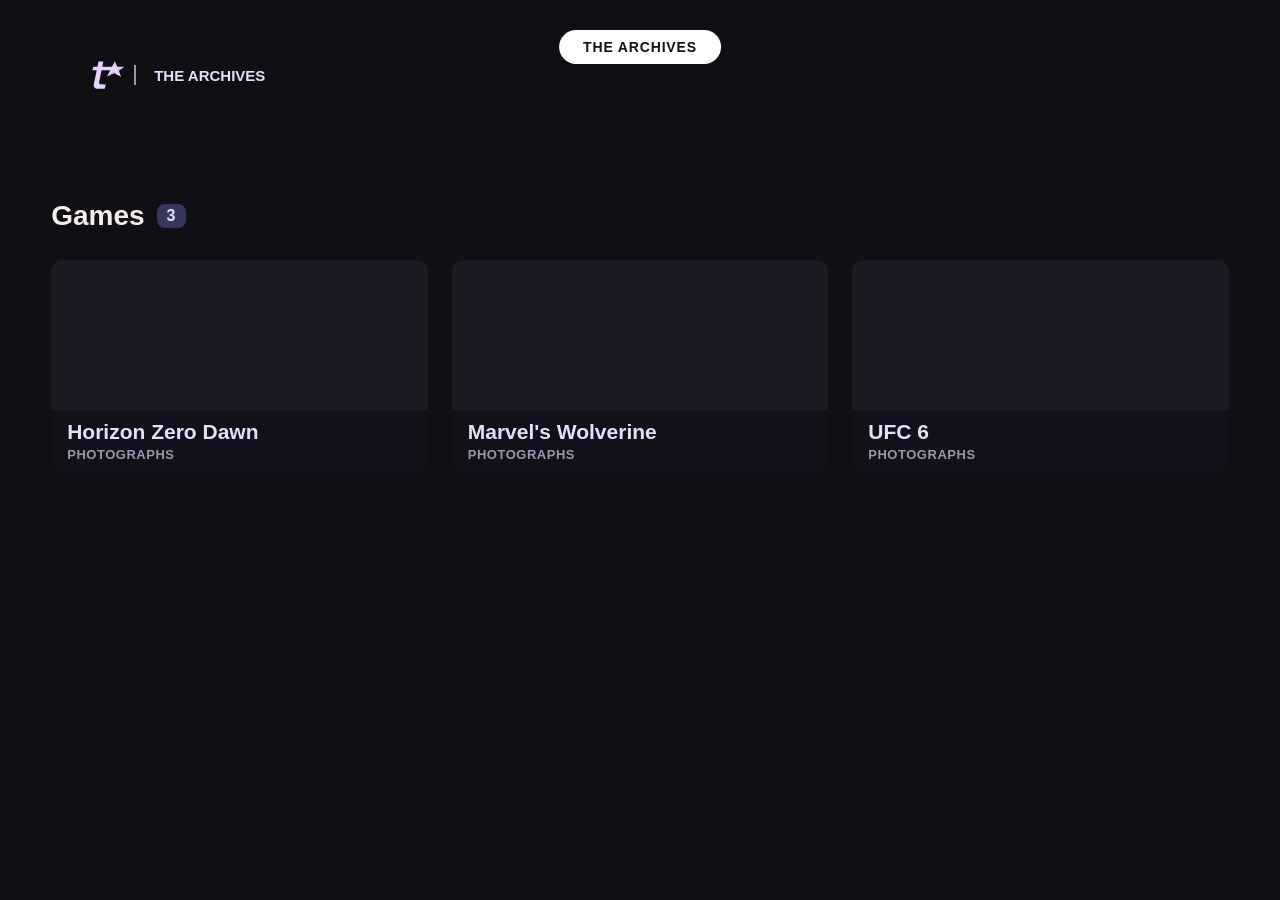
==== THEARCHIVES/index.html @ 4d06d88c "Add files via upload" ====
<!DOCTYPE html>
<html lang="en">
<head>
  <meta charset="UTF-8">
  <meta name="viewport" content="width=device-width, initial-scale=1.0">
  <meta name="theme-color" content="#101014">

  <title>THE ARCHIVES | TRACKSTAR GALLERY</title>

  <link rel="stylesheet" href="style.css">
  <script src="script.js" defer></script>
</head>

<body>

  <!-- Archives header -->
  <header class="archives-header">

    <a href="../" class="archives-logo" aria-label="Return to homepage">
     <img src="../trackstar-nonhollow.svg" alt="Trackstar">
     <span class="archives-logo-flashlight"></span>
    </a>

    <span class="archives-divider"></span>

    <span class="archives-title">THE ARCHIVES</span>

  </header>

  <!-- Archives page selector -->
  <nav class="archives-selector">
    <span class="archives-selector-active">THE ARCHIVES</span>
  </nav>

  <!-- Game collection -->
<section class="archives-games">

  <div class="archives-section-heading">
    <h2>Games</h2>
    <span>3</span>
  </div>

  <div class="archives-game-grid">

    <a href="#" class="archives-game-card">
      <div class="archives-game-image">
        <!-- Horizon Zero Dawn screenshot goes here -->
      </div>
      <div class="archives-game-info">
        <h3>Horizon Zero Dawn</h3>
        <span>PHOTOGRAPHS</span>
      </div>
    </a>

    <a href="#" class="archives-game-card">
      <div class="archives-game-image">
        <!-- Wolverine screenshot goes here -->
      </div>
      <div class="archives-game-info">
        <h3>Marvel's Wolverine</h3>
        <span>PHOTOGRAPHS</span>
      </div>
    </a>

    <a href="#" class="archives-game-card">
      <div class="archives-game-image">
        <!-- UFC 6 screenshot goes here -->
      </div>
      <div class="archives-game-info">
        <h3>UFC 6</h3>
        <span>PHOTOGRAPHS</span>
      </div>
    </a>

  </div>

</section>

</body>
</html>
---- THEARCHIVES/style.css ----
/* ---------- ARCHIVES FOUNDATION ---------- */

:root {
  color-scheme: dark;
  --color-background: #101014;
  --color-text: #f4f0e9;
  --color-muted: #aaa5b5;
  --color-accent: #c6b4ff;
  --page-padding: clamp(20px, 4vw, 64px);
  --transition-smooth: 350ms ease;
}

html,
body {
  margin: 0;
  min-height: 100%;
  background: var(--color-background);
  color: var(--color-text);
  font-family: "Barlow Condensed", sans-serif;
}

::selection {
  background: var(--color-accent);
  color: var(--color-background);
}

/* ---------- ARCHIVES HEADER ---------- */

.archives-header {
  display: flex;
  align-items: center;
  gap: 18px;
  padding: 0px var(--page-padding);
  min-height: 150px;
}

.archives-logo img {
  transform: translateX(25px);
  display: block;
  width: 65px;
  height: 65px;
  object-fit: contain;
  filter: brightness(0) saturate(100%) invert(82%) sepia(13%) saturate(1044%) hue-rotate(211deg) brightness(103%) contrast(101%);
}

.archives-logo {
  position: relative;
  display: inline-flex;
  align-items: center;
  justify-content: center;
}

.archives-logo-flashlight {
  position: absolute;
  top: 50%;
  left: calc(50% + 25px);
  width: 240px;
  height: 240px;
  transform: translate(-50%, -50%);
  pointer-events: none;

  background: radial-gradient(
    ellipse 65px 65px at center,
    rgba(220, 210, 255, 0.18) 0%,
    rgba(190, 175, 255, 0.09) 35%,
    rgba(155, 140, 225, 0.03) 65%,
    transparent 100%
  );

  opacity: 0;
  transition: opacity 350ms ease;
}

.archives-divider {
  width: 2px;
  height: 20px;
  flex-shrink: 0;
  background: rgba(230, 222, 252, 0.65);
}

.archives-title {
  color: #e6defc;
  font-family: "Barlow Condensed", sans-serif;
  font-size: 15px;
  font-weight: 700;
}



/* ---------- ARCHIVES SELECTOR ---------- */

.archives-selector {
  position: absolute;
  top: 30px;
  left: 50%;
  transform: translateX(-50%);
  display: flex;
  align-items: center;
  justify-content: center;
  padding: 0;
  z-index: 10;
}

.archives-selector-active {
  display: inline-flex;
  align-items: center;
  justify-content: center;
  padding: 9px 24px;
  background: #fff;
  color: #101014;
  border-radius: 30px;
  font-size: 14px;
  font-weight: 700;
  letter-spacing: 0.06em;
}

/* ---------- GAMES SECTION ---------- */

.archives-games {
  padding: 50px var(--page-padding) 0;
}

.archives-section-heading {
  display: flex;
  align-items: center;
  gap: 12px;
  margin-bottom: 28px;
}

.archives-section-heading h2 {
  margin: 0;
  color: var(--color-text);
  font-size: 28px;
  font-weight: 700;
  letter-spacing: 0;
}

.archives-section-heading span {
  display: inline-flex;
  align-items: center;
  justify-content: center;
  padding: 3px 10px;

  color: #e6defc;
  background: #38365d;
  border: none;
  border-radius: 8px;

  font-family: "Barlow Condensed", sans-serif;
  font-size: 16px;
  font-weight: 700;
  letter-spacing: 0;
}

/* ---------- GAME CARDS ---------- */

.archives-game-card {
  position: relative;
  display: block;
  min-width: 0;
  aspect-ratio: 16 / 9;
  overflow: hidden;
  border-radius: 12px;
  color: inherit;
  text-decoration: none;
  background: #1b1a22;
}

.archives-game-image {
  position: absolute;
  inset: 0;
  background: #1b1a22;
}

.archives-game-info {
  position: absolute;
  bottom: 0;
  left: 0;
  width: 100%;
  min-height: 20%;
  box-sizing: border-box;
  display: flex;
  flex-direction: column;
  justify-content: center;
  gap: 3px;
  padding: 10px 16px;
  background: rgba(16, 16, 24, 0.85);
  color: #e6defc;
}

.archives-game-info h3 {
  margin: 0;
  font-family: "Barlow Condensed", sans-serif;
  font-size: 21px;
  font-weight: 800;
  letter-spacing: 0;
}

.archives-game-info span {
  color: rgba(230, 222, 252, 0.65);
  font-family: "Barlow Condensed", sans-serif;
  font-size: 13px;
  font-weight: 600;
  letter-spacing: 0.04em;
}

.archives-game-grid {
  display: grid;
  grid-template-columns: repeat(3, minmax(0, 1fr));
  gap: 24px;
  width: 100%;
}

.archives-game-card {
  width: 100%;
  min-width: 0;
  aspect-ratio: 16 / 9;
}
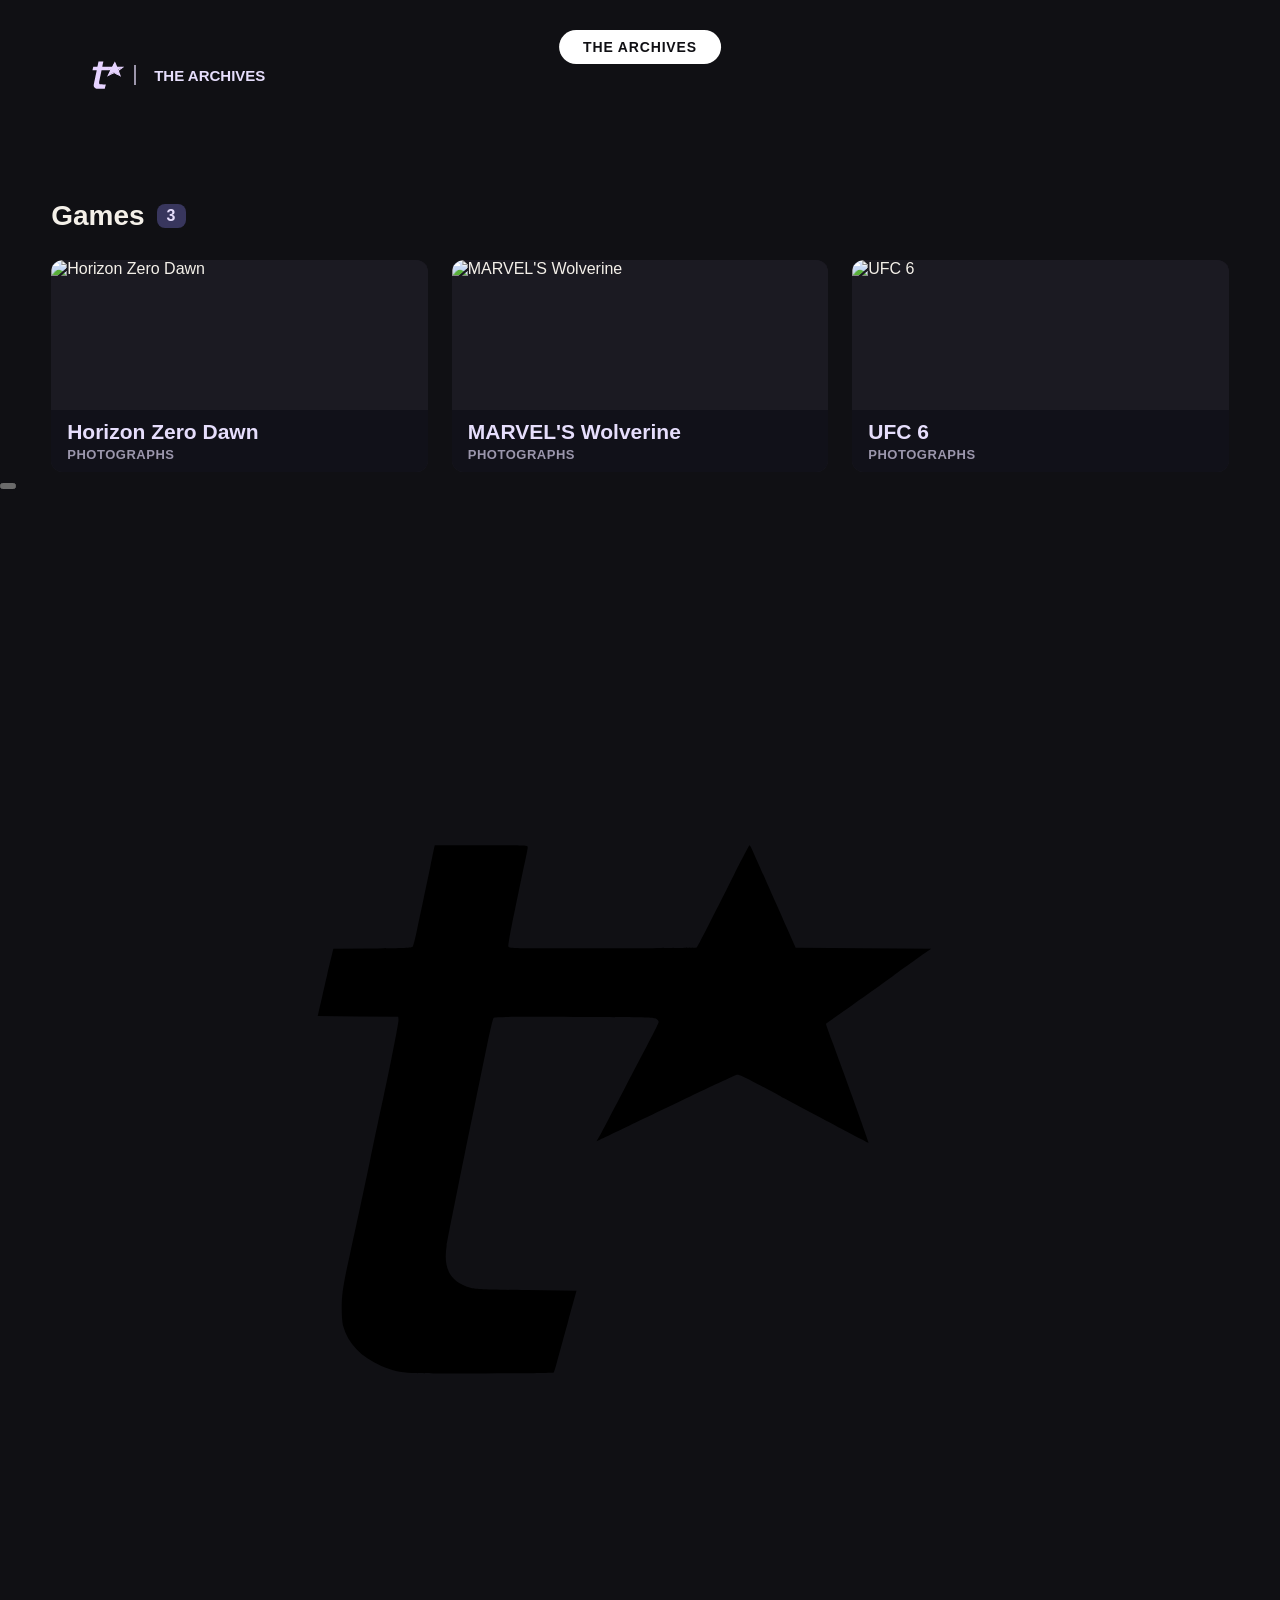
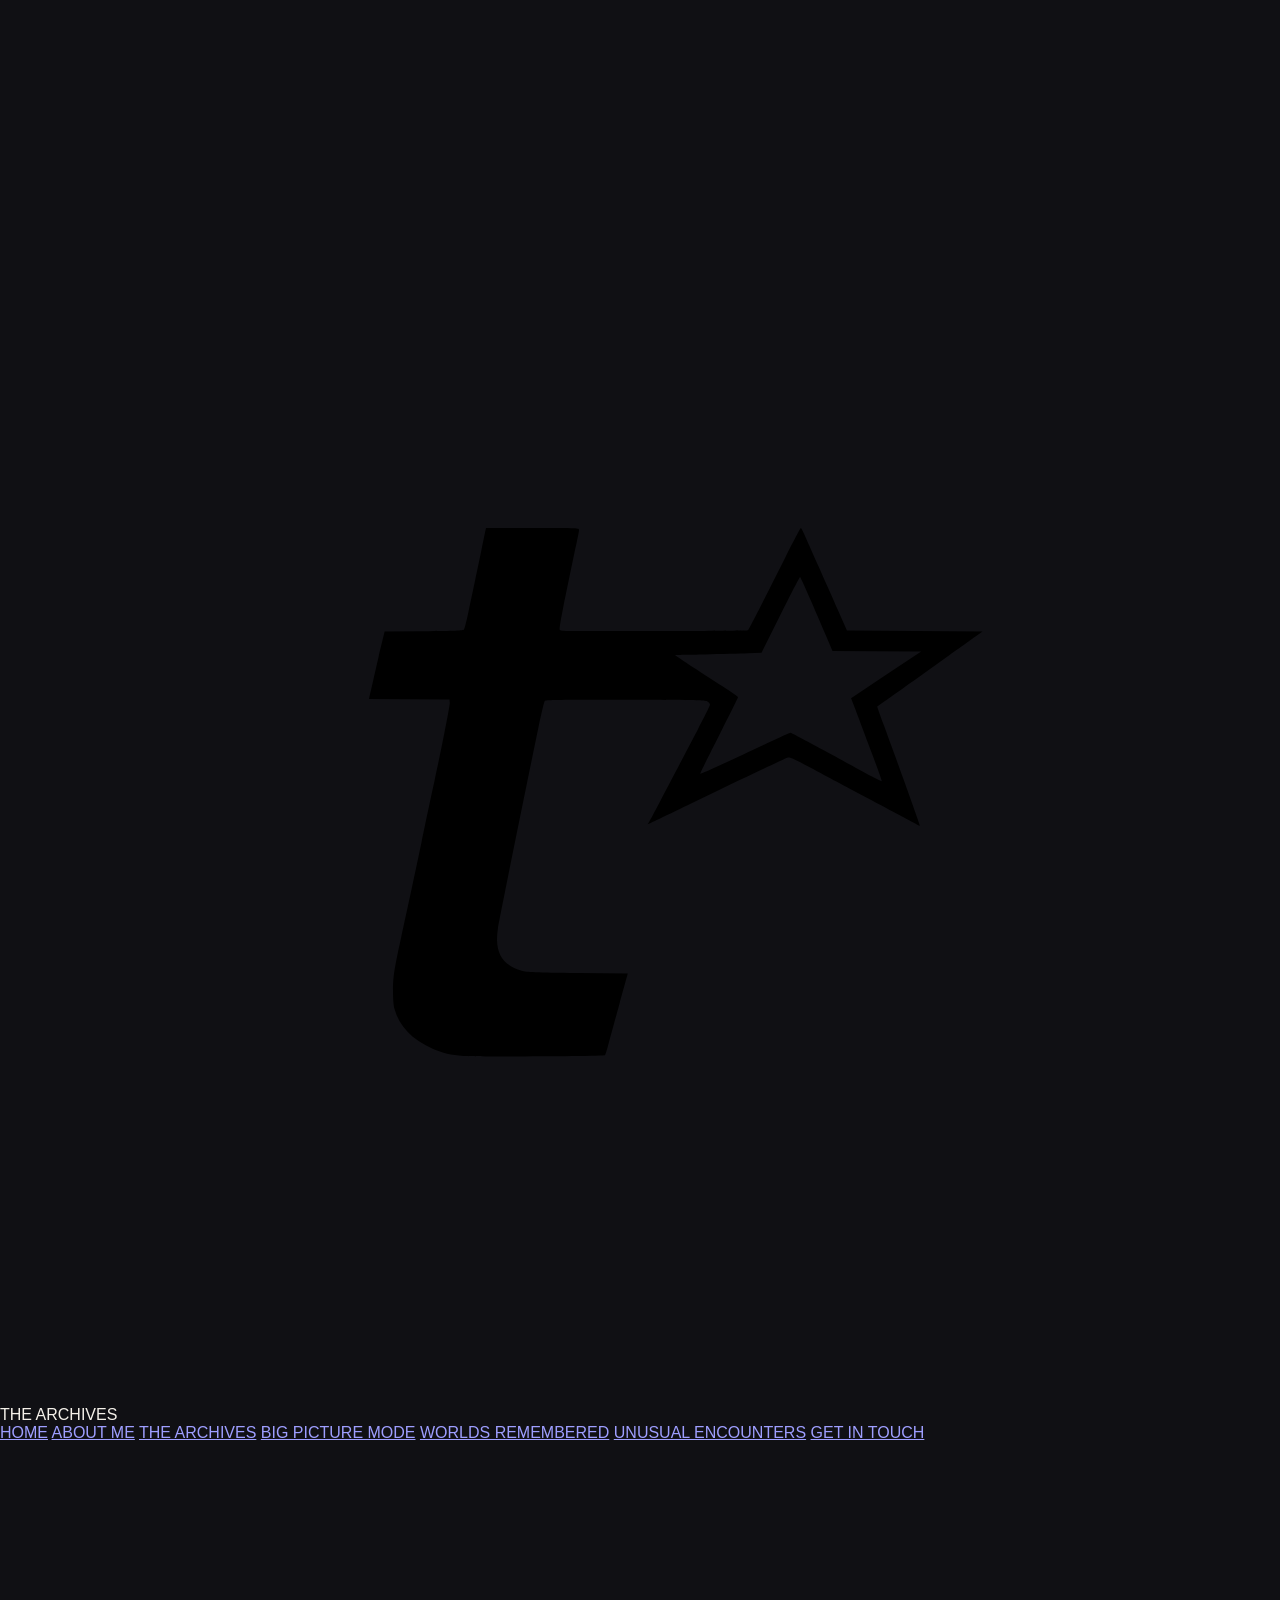
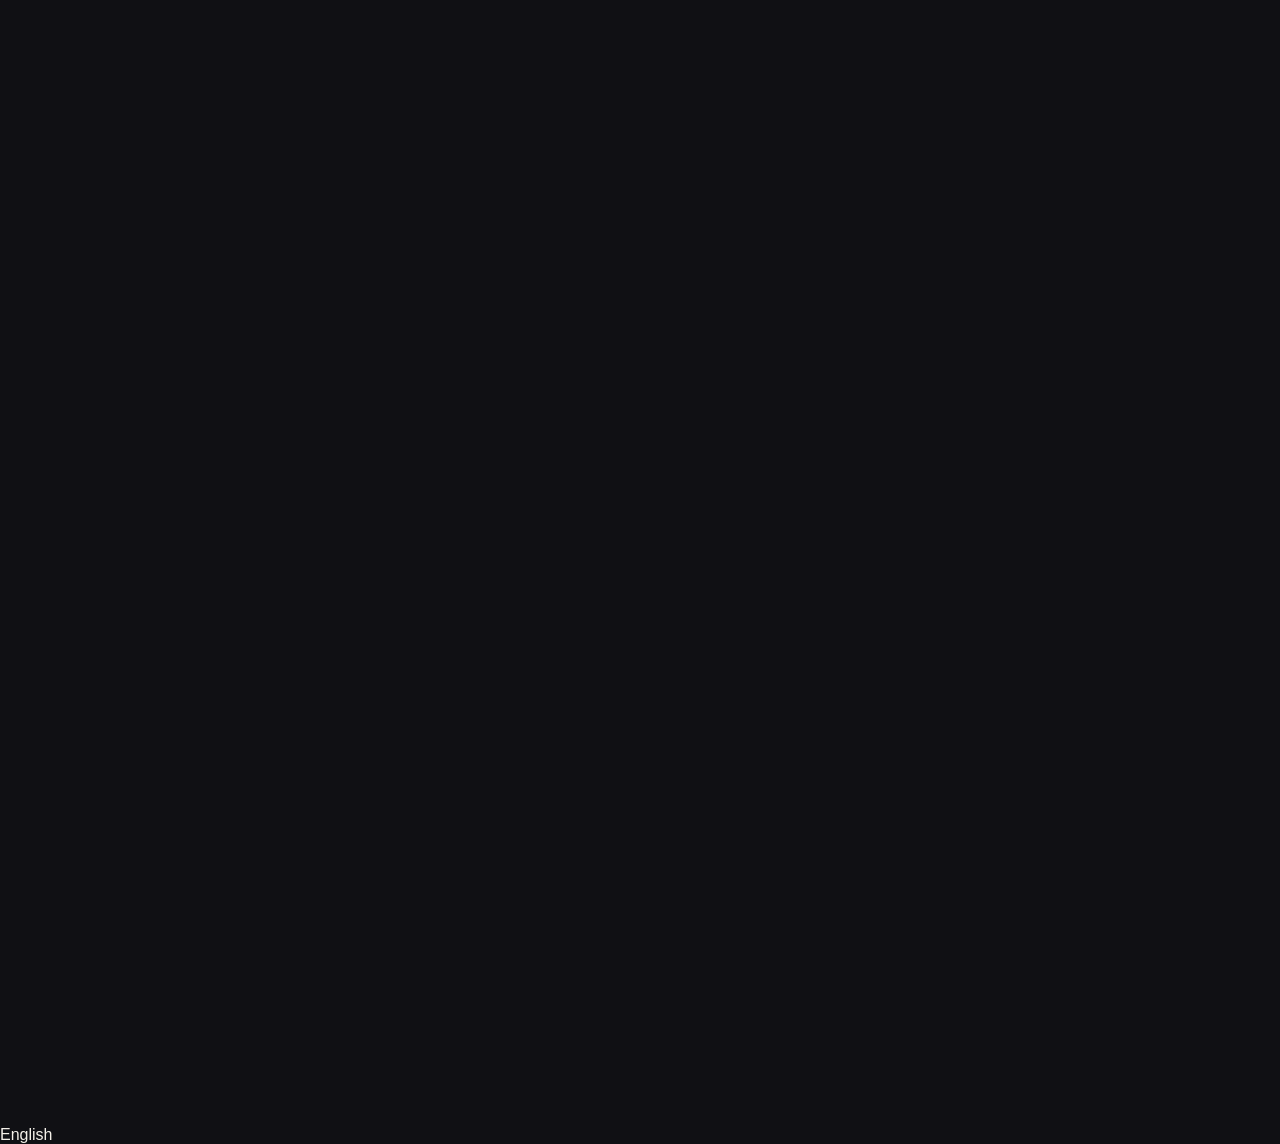
==== commit 15bf5b06: "qol and functional buttons (some)" ====
--- a/THEARCHIVES/index.html
+++ b/THEARCHIVES/index.html
@@ -12,6 +12,8 @@
 </head>
 
 <body>
+
+  <div class="archives-mouse-light"></div>
 
   <!-- Archives header -->
   <header class="archives-header">
@@ -44,7 +46,7 @@
 
     <a href="#" class="archives-game-card">
       <div class="archives-game-image">
-        <!-- Horizon Zero Dawn screenshot goes here -->
+        <img src="title-headers/HorizonHeader.jpg" alt="Horizon Zero Dawn">
       </div>
       <div class="archives-game-info">
         <h3>Horizon Zero Dawn</h3>
@@ -54,17 +56,17 @@
 
     <a href="#" class="archives-game-card">
       <div class="archives-game-image">
-        <!-- Wolverine screenshot goes here -->
+        <img src="title-headers/WolvHeader.webp" alt="MARVEL'S Wolverine">
       </div>
       <div class="archives-game-info">
-        <h3>Marvel's Wolverine</h3>
+        <h3>MARVEL'S Wolverine</h3>
         <span>PHOTOGRAPHS</span>
       </div>
     </a>
 
     <a href="#" class="archives-game-card">
       <div class="archives-game-image">
-        <!-- UFC 6 screenshot goes here -->
+        <img src="title-headers/ufcHeader.webp" alt="UFC 6">
       </div>
       <div class="archives-game-info">
         <h3>UFC 6</h3>
@@ -76,5 +78,82 @@
 
 </section>
 
+  <!-- Navigation button -->
+  <button
+    id="menu-toggle"
+    type="button"
+    aria-label="Open navigation menu"
+    aria-expanded="false"
+    aria-controls="navigation-overlay"
+  >
+    <span></span>
+    <span></span>
+    <span></span>
+  </button>
+
+  <!-- Split-screen navigation -->
+  <nav
+    id="navigation-overlay"
+    aria-label="Main navigation"
+    aria-hidden="true"
+    inert
+  >
+
+    <div id="flashlight" aria-hidden="true"></div>
+
+    <!-- Left side: background -->
+    <div class="navigation-image-panel" aria-hidden="true">
+      <img
+        class="navigation-image-logo"
+        src="../trackstar-nonhollow.svg"
+        alt=""
+      >
+    </div>
+
+    <!-- Right side: navigation content -->
+    <div class="navigation-panel">
+
+      <!-- Website identity -->
+      <div class="navigation-brand">
+        <div class="navigation-logo-flashlight"></div>
+
+        <a href="../" class="navigation-brand-logo" aria-label="Return to homepage">
+          <img src="../trackstar.svg" alt="Trackstar">
+        </a>
+
+        <span class="navigation-brand-divider"></span>
+        <span class="navigation-brand-name">THE ARCHIVES</span>
+      </div>
+
+      <!-- Scrollable navigation links -->
+      <div class="navigation-menu-scroll">
+        <div class="navigation-links">
+          <a href="../" data-page="home">HOME</a>
+          <a href="#about" data-page="about">ABOUT ME</a>
+          <a href="./" class="is-active" aria-current="page">THE ARCHIVES</a>
+          <a href="#bpmode" data-page="bpmode">BIG PICTURE MODE</a>
+          <a href="#worlds" data-page="worlds">WORLDS REMEMBERED</a>
+          <a href="#unusual" data-page="unusual">UNUSUAL ENCOUNTERS</a>
+          <a href="#git" data-page="git">GET IN TOUCH</a>
+        </div>
+      </div>
+
+      <!-- Language selector -->
+      <div class="navigation-footer">
+        <span class="language-globe" aria-hidden="true">
+          <svg viewBox="0 0 24 24" fill="none">
+            <circle cx="12" cy="12" r="9"></circle>
+            <path d="M3 12h18M12 3c2.5 2.5 3.5 5.5 3.5 9S14.5 18.5 12 21M12 3c-2.5 2.5-3.5 5.5-3.5 9S9.5 18.5 12 21"></path>
+          </svg>
+        </span>
+
+        <span class="language-name">English</span>
+        <span class="language-arrow" aria-hidden="true"></span>
+      </div>
+
+    </div>
+  </nav>
+
+
 </body>
-</html>+</html>
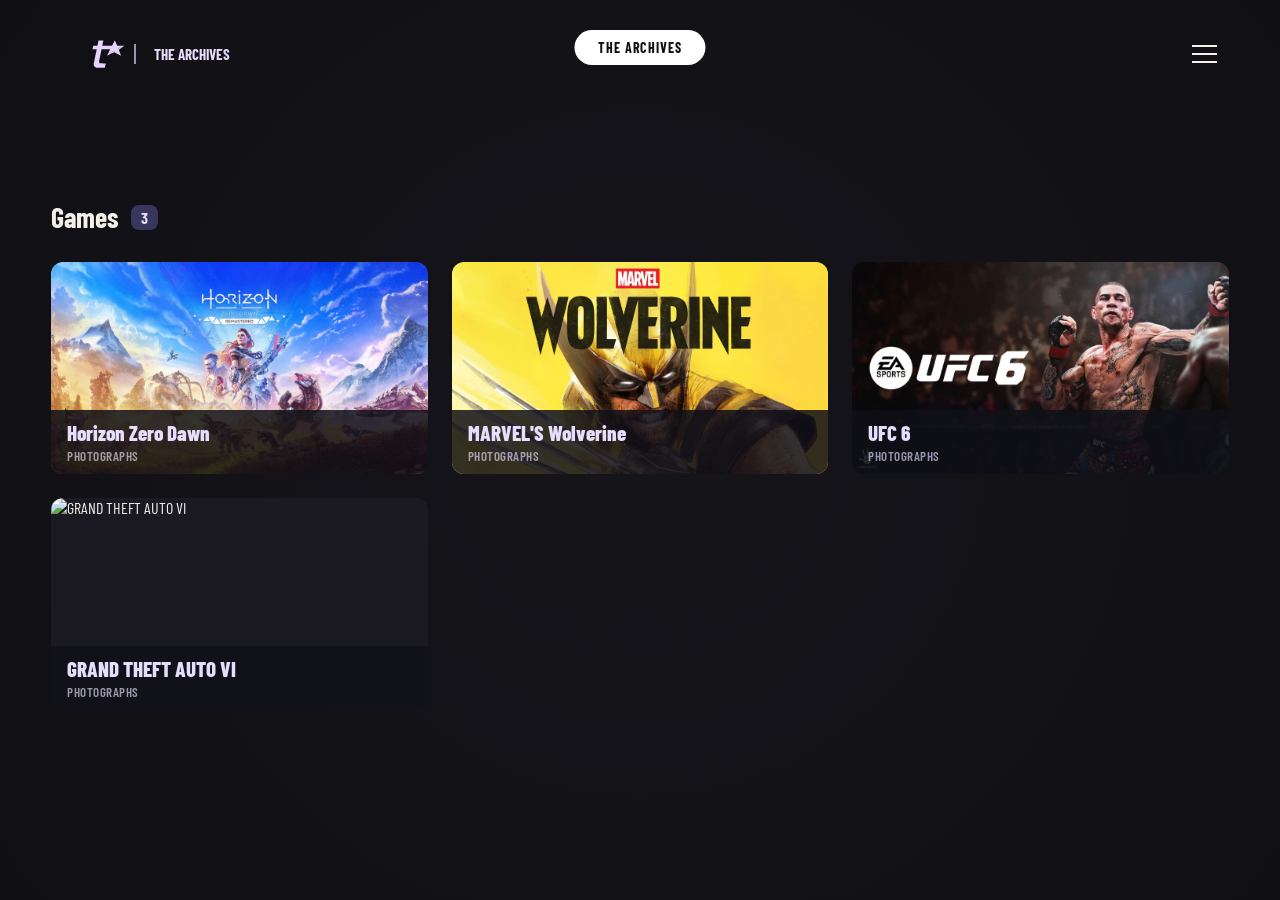
==== commit 0b16ccc0: "Added GRAND THEFT AUTO VI to game collection Added new game 'GRAND THEFT AUTO VI' to the archives se" ====
--- a/THEARCHIVES/index.html
+++ b/THEARCHIVES/index.html
@@ -70,6 +70,16 @@
       </div>
       <div class="archives-game-info">
         <h3>UFC 6</h3>
+        <span>PHOTOGRAPHS</span>
+      </div>
+    </a>
+    
+    <a href="#" class="archives-game-card">
+      <div class="archives-game-image">
+        <img src="title-headers/GTAVIHeader.avif" alt="GRAND THEFT AUTO VI">
+      </div>
+      <div class="archives-game-info">
+        <h3>GRAND THEFT AUTO VI</h3>
         <span>PHOTOGRAPHS</span>
       </div>
     </a>
--- a/THEARCHIVES/style.css
+++ b/THEARCHIVES/style.css
@@ -1,3 +1,6 @@
+/* Replace the existing Barlow Condensed import at the TOP */
+@import url('https://fonts.googleapis.com/css2?family=Barlow+Condensed:wght@400;500;600;700;800&display=swap');
+
 /* ---------- ARCHIVES FOUNDATION ---------- */
 
 :root {
@@ -10,6 +13,14 @@
   --transition-smooth: 350ms ease;
 }
 
+/* ---------- RESET ---------- */
+
+* {
+  box-sizing: border-box;
+  margin: 0;
+  padding: 0;
+}
+
 html,
 body {
   margin: 0;
@@ -32,6 +43,9 @@
   gap: 18px;
   padding: 0px var(--page-padding);
   min-height: 150px;
+  position: relative;
+  z-index: 1;
+  transform: translateY(-21px);
 }
 
 .archives-logo img {
@@ -43,11 +57,19 @@
   filter: brightness(0) saturate(100%) invert(82%) sepia(13%) saturate(1044%) hue-rotate(211deg) brightness(103%) contrast(101%);
 }
 
+.archives-logo:hover img {
+  filter: brightness(0) saturate(100%) invert(82%) sepia(13%) saturate(1044%) hue-rotate(211deg) brightness(135%) contrast(101%);
+  transition: filter 250ms ease;
+}
+
 .archives-logo {
   position: relative;
   display: inline-flex;
   align-items: center;
   justify-content: center;
+  width: 65px;
+  height: 65px;
+  flex-shrink: 0;
 }
 
 .archives-logo-flashlight {
@@ -118,6 +140,8 @@
 
 .archives-games {
   padding: 50px var(--page-padding) 0;
+  position: relative;
+  z-index: 1;
 }
 
 .archives-section-heading {
@@ -157,6 +181,7 @@
 .archives-game-card {
   position: relative;
   display: block;
+  width: 100%;
   min-width: 0;
   aspect-ratio: 16 / 9;
   overflow: hidden;
@@ -166,10 +191,27 @@
   background: #1b1a22;
 }
 
+.archives-game-card:hover .archives-game-image img {
+  filter: brightness(1.08);
+}
+
+.archives-game-card:hover .archives-game-info::before {
+  opacity: 0.08;
+}
+
 .archives-game-image {
   position: absolute;
   inset: 0;
+  overflow: hidden;
   background: #1b1a22;
+}
+
+.archives-game-image img {
+  display: block;
+  width: 100%;
+  height: 100%;
+  object-fit: cover;
+  transition: filter 250ms ease;
 }
 
 .archives-game-info {
@@ -186,7 +228,20 @@
   padding: 10px 16px;
   background: rgba(16, 16, 24, 0.85);
   color: #e6defc;
-}
+  isolation: isolate;
+}
+
+.archives-game-info::before {
+  content: "";
+  position: absolute;
+  inset: 0;
+  background: white;
+  opacity: 0;
+  transition: opacity 250ms ease;
+  z-index: -1;
+  pointer-events: none;
+}
+
 
 .archives-game-info h3 {
   margin: 0;
@@ -211,8 +266,462 @@
   width: 100%;
 }
 
-.archives-game-card {
-  width: 100%;
+/* ---------- ARCHIVES MOUSE LIGHT ---------- */
+
+.archives-mouse-light {
+  position: fixed;
+  inset: 0;
+  z-index: 0;
+  pointer-events: none;
+
+  background: radial-gradient(
+    circle var(--light-radius, 85vmax)
+      at var(--light-x, 50%) var(--light-y, 50%),
+    rgba(220, 210, 255, var(--light-core, 0.28)) 0%,
+    rgba(190, 175, 255, var(--light-inner, 0.20)) 25%,
+    rgba(155, 140, 225, var(--light-middle, 0.11)) 55%,
+    rgba(120, 105, 190, var(--light-outer, 0.04)) 78%,
+    transparent 100%
+  );
+
+  opacity: var(--light-opacity, 0.10);
+  transition: opacity 900ms ease;
+}
+
+@media (pointer: coarse) {
+  .archives-mouse-light {
+    display: none;
+  }
+}
+
+
+/* ========================================
+   ARCHIVES — SPLIT-SCREEN NAVIGATION
+======================================== */
+
+/* ---------- MENU BUTTON ---------- */
+
+#menu-toggle {
+  position: fixed;
+  top: 30px;
+  right: var(--page-padding);
+  z-index: 300;
+  width: 48px;
+  height: 48px;
+  display: flex;
+  flex-direction: column;
+  align-items: center;
+  justify-content: center;
+  gap: 6px;
+  padding: 0;
+  border: none;
+  background: transparent;
+  color: var(--color-text);
+  cursor: pointer;
+  transition: transform var(--transition-smooth), color var(--transition-smooth);
+}
+
+#menu-toggle span {
+  display: block;
+  width: 25px;
+  height: 2px;
+  background: currentColor;
+  transition: transform var(--transition-smooth), width var(--transition-smooth);
+}
+
+#menu-toggle:hover {
+  color: var(--color-accent);
+}
+
+#menu-toggle:hover span:nth-child(2) {
+  width: 17px;
+}
+
+/* ---------- SPLIT-SCREEN OVERLAY ---------- */
+
+#navigation-overlay {
+  position: fixed;
+  inset: 0;
+  z-index: 150;
+  display: grid;
+  grid-template-columns: 60% 40%;
+  background: transparent;
+  color: var(--color-text);
+  opacity: 0;
+  visibility: hidden;
+  pointer-events: none;
+  transition: opacity 400ms ease, visibility 400ms ease;
+}
+
+#navigation-overlay.is-open {
+  opacity: 1;
+  visibility: visible;
+  pointer-events: auto;
+}
+
+.navigation-image-panel {
+  position: relative;
   min-width: 0;
-  aspect-ratio: 16 / 9;
-}+  min-height: 0;
+  display: flex;
+  align-items: center;
+  justify-content: center;
+  background: rgba(16, 16, 24, 0.65);
+  backdrop-filter: blur(18px);
+  -webkit-backdrop-filter: blur(18px);
+  border-right: 1px solid rgba(198, 180, 255, 0.22);
+}
+
+.navigation-image-logo {
+  display: block;
+  width: clamp(160px, 28vw, 360px);
+  height: auto;
+  object-fit: contain;
+  filter: brightness(0) invert(1);
+}
+
+.navigation-panel {
+  position: relative;
+  display: flex;
+  flex-direction: column;
+  min-width: 0;
+  min-height: 0;
+  padding: 0 7% 28px;
+  background: #11111f;
+}
+
+/* ---------- NAVIGATION BRAND ---------- */
+
+.navigation-brand {
+  position: relative;
+  min-height: 150px;
+  display: flex;
+  align-items: center;
+  gap: 18px;
+  flex-shrink: 0;
+  padding: 30px 0;
+  padding-right: 48px;
+  color: #e6defc;
+  font-size: 15px;
+  font-weight: 700;
+}
+
+.navigation-brand-logo {
+  position: relative;
+  white-space: nowrap;
+  font-size: 14px;
+  letter-spacing: 0.04em;
+  display: flex;
+  align-items: center;
+  cursor: pointer;
+  transition: filter 250ms ease;
+}
+
+.navigation-brand-logo:hover {
+  filter: brightness(1.35);
+}
+
+.navigation-brand-logo img {
+  display: block;
+  width: 65px;
+  height: 65px;
+  object-fit: contain;
+  transform: translateX(5px);
+  filter: brightness(0) saturate(100%) invert(82%) sepia(13%) saturate(1044%) hue-rotate(211deg) brightness(103%) contrast(101%);
+}
+
+.navigation-brand-divider {
+  width: 2px;
+  height: 20px;
+  flex-shrink: 0;
+  background: rgba(230, 222, 252, 0.65);
+}
+
+.navigation-brand-name {
+  min-width: 0;
+}
+
+.navigation-logo-flashlight {
+  position: absolute;
+  top: 50%;
+  left: 37px;
+  width: 240px;
+  height: 240px;
+  transform: translate(-50%, -50%);
+  pointer-events: none;
+  background: radial-gradient(
+    ellipse 65px 65px at center,
+    rgba(220, 210, 255, 0.18) 0%,
+    rgba(190, 175, 255, 0.09) 35%,
+    rgba(155, 140, 225, 0.03) 65%,
+    transparent 100%
+  );
+  opacity: 0;
+  transition: opacity 350ms ease;
+}
+
+/* ---------- SCROLLABLE NAVIGATION LINKS ---------- */
+
+.navigation-menu-scroll {
+  flex: 0 1 70%;
+  height: 70%;
+  min-height: 0;
+  overflow-x: hidden;
+  overflow-y: auto;
+  overscroll-behavior: contain;
+  -webkit-mask-image: linear-gradient(to bottom, transparent 0%, #000 12%, #000 88%, transparent 100%);
+  mask-image: linear-gradient(to bottom, transparent 0%, #000 12%, #000 88%, transparent 100%);
+  scrollbar-width: none;
+}
+
+.navigation-menu-scroll::-webkit-scrollbar {
+  display: none;
+}
+
+.navigation-links {
+  display: flex;
+  flex-direction: column;
+  align-items: stretch;
+  gap: 0;
+  padding: 20px 0 36px;
+}
+
+.navigation-links a {
+  display: block;
+  max-width: 100%;
+  padding: 2px 0;
+  color: #8170aa;
+  font-family: "Barlow Condensed", sans-serif;
+  font-size: clamp(44px, 4.5vw, 68px);
+  font-weight: 800;
+  line-height: 1.2;
+  letter-spacing: -0.035em;
+  overflow-wrap: anywhere;
+  text-decoration: none;
+  transition: color 250ms ease, transform 250ms ease;
+}
+
+.navigation-links a[data-page="home"] {
+  color: #c084ff;
+}
+
+.navigation-links a.is-active:not([data-page="home"]) {
+  color: #b9a0ff;
+}
+
+.navigation-links a:hover {
+  transform: translateX(6px);
+}
+
+.navigation-links a:hover:not([data-page="home"]) {
+  color: #e2d5ff;
+}
+
+/* ---------- LANGUAGE FOOTER ---------- */
+
+
+.navigation-footer {
+  display: flex;
+  align-items: center;
+  align-self: flex-start;
+  flex-shrink: 0;
+  gap: 12px;
+
+  padding-top: 75px;
+  color: var(--color-text);
+  font-size: 15px;
+  font-weight: 600;
+  letter-spacing: 0.12em;
+}
+
+.language-globe {
+  display: inline-flex;
+  width: 20px;
+  height: 20px;
+  align-items: center;
+  justify-content: center;
+  font-size: 27px;
+  line-height: 1;
+}
+
+.language-globe svg {
+  display: block;
+  width: 19px;
+  height: 19px;
+  stroke: currentColor;
+  stroke-width: 1.8;
+  stroke-linecap: round;
+  stroke-linejoin: round;
+}
+
+.language-name {
+  font-size: 15px;
+}
+
+.language-arrow {
+  position: relative;
+  display: inline-block;
+  width: 12px;
+  height: 10px;
+  margin-left: 2px;
+  font-size: 23px;
+  line-height: 1;
+  transform: translateY(3px);
+}
+
+.language-arrow::before,
+.language-arrow::after {
+  content: "";
+  position: absolute;
+  top: 3px;
+  width: 7px;
+  height: 2px;
+  border-radius: 2px;
+  background: currentColor;
+}
+
+.language-arrow::before {
+  left: 0;
+  transform: rotate(-45deg);
+}
+
+.language-arrow::after {
+  right: 0;
+  transform: rotate(45deg);
+}
+
+
+/* ---------- MENU BUTTON TO X ---------- */
+
+body.menu-open {
+  overflow: hidden;
+}
+
+body.menu-open #menu-toggle {
+  top: 28px;
+  right: var(--page-padding);
+  width: 52px;
+  height: 52px;
+  padding: 0;
+  gap: 0;
+  border-radius: 50%;
+  background: #292943;
+  color: #c9b8ff;
+}
+
+body.menu-open #menu-toggle:hover {
+  background: #383653;
+  color: #f4f0ff;
+}
+
+body.menu-open #menu-toggle span {
+  position: absolute;
+  top: 50%;
+  left: 50%;
+  display: block;
+  width: 19px;
+  height: 2.5px;
+  margin: 0;
+  border-radius: 2px;
+  background: currentColor;
+  transform-origin: center;
+  transition: transform 350ms ease, opacity 200ms ease;
+}
+
+body.menu-open #menu-toggle span:nth-child(1) {
+  opacity: 1;
+  transform: translate(-50%, -50%) rotate(45deg);
+}
+
+body.menu-open #menu-toggle span:nth-child(2) {
+  opacity: 0;
+  transform: translate(-50%, -50%) scaleX(0);
+}
+
+body.menu-open #menu-toggle span:nth-child(3) {
+  opacity: 1;
+  transform: translate(-50%, -50%) rotate(-45deg);
+}
+
+/* ---------- RESPONSIVE NAVIGATION ---------- */
+
+@media (max-width: 700px) {
+  #navigation-overlay {
+    grid-template-columns: 34% 66%;
+  }
+
+  .navigation-panel {
+    padding: 0 18px 22px;
+  }
+
+  .navigation-brand {
+    min-height: 125px;
+    gap: 9px;
+    padding-right: 42px;
+    font-size: 12px;
+  }
+
+  .navigation-brand-logo {
+    font-size: 10px;
+    white-space: normal;
+    overflow-wrap: anywhere;
+  }
+
+  .navigation-links a {
+    font-size: clamp(21px, 5vw, 32px);
+  }
+
+  body.menu-open #menu-toggle {
+    top: 16px;
+    right: 16px;
+    width: 44px;
+    height: 44px;
+  }
+
+  .navigation-footer {
+    gap: 7px;
+    font-size: 12px;
+  }
+}
+
+@media (max-width: 600px) {
+  #navigation-overlay {
+    padding-top: 90px;
+  }
+
+  .navigation-links {
+    gap: 14px;
+  }
+}
+
+@media (prefers-reduced-motion: reduce) {
+  #navigation-overlay,
+  #navigation-overlay *,
+  #menu-toggle,
+  #menu-toggle span {
+    transition-duration: 0.01ms !important;
+  }
+}
+
+/* ---------- HIDE HOMEPAGE LOGO RULES ---------- */
+
+body.menu-open .archives-logo {
+  opacity: 0;
+  visibility: hidden;
+  pointer-events: none;
+}
+
+/* ---------- NAVIGATION FLASHLIGHT POSITION ---------- */
+
+#navigation-overlay #flashlight {
+  position: absolute;
+  inset: 0;
+  z-index: 0;
+  pointer-events: none;
+}
+
+#navigation-overlay .navigation-image-panel,
+#navigation-overlay .navigation-panel {
+  position: relative;
+  z-index: 1;
+}
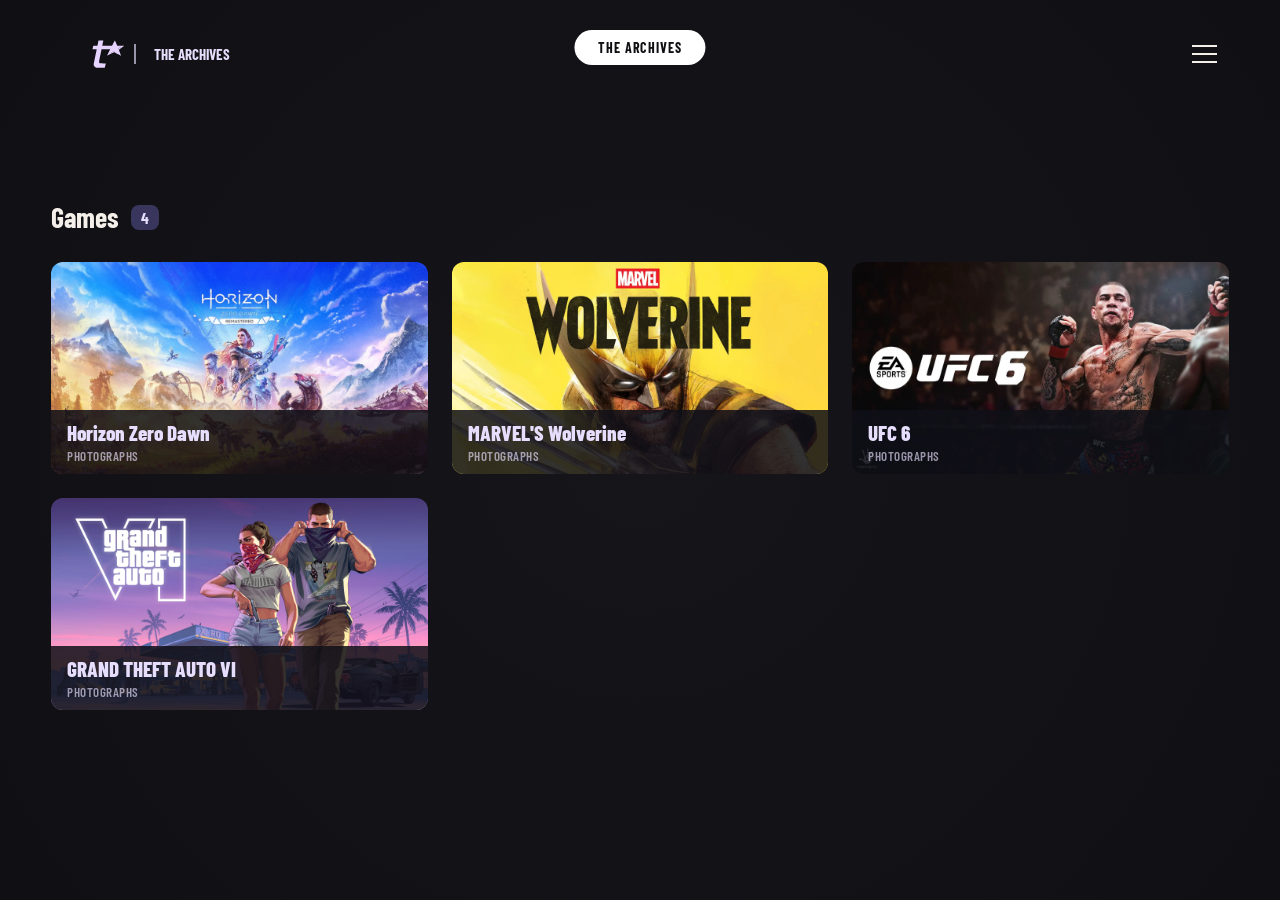
==== commit 6b428b7d: "Update index.html" ====
--- a/THEARCHIVES/index.html
+++ b/THEARCHIVES/index.html
@@ -39,12 +39,12 @@
 
   <div class="archives-section-heading">
     <h2>Games</h2>
-    <span>3</span>
+    <span>4</span>
   </div>
 
   <div class="archives-game-grid">
 
-    <a href="#" class="archives-game-card">
+    <a href="HorizonZeroDawn/" class="archives-game-card">
       <div class="archives-game-image">
         <img src="title-headers/HorizonHeader.jpg" alt="Horizon Zero Dawn">
       </div>
@@ -73,7 +73,7 @@
         <span>PHOTOGRAPHS</span>
       </div>
     </a>
-    
+
     <a href="#" class="archives-game-card">
       <div class="archives-game-image">
         <img src="title-headers/GTAVIHeader.avif" alt="GRAND THEFT AUTO VI">
